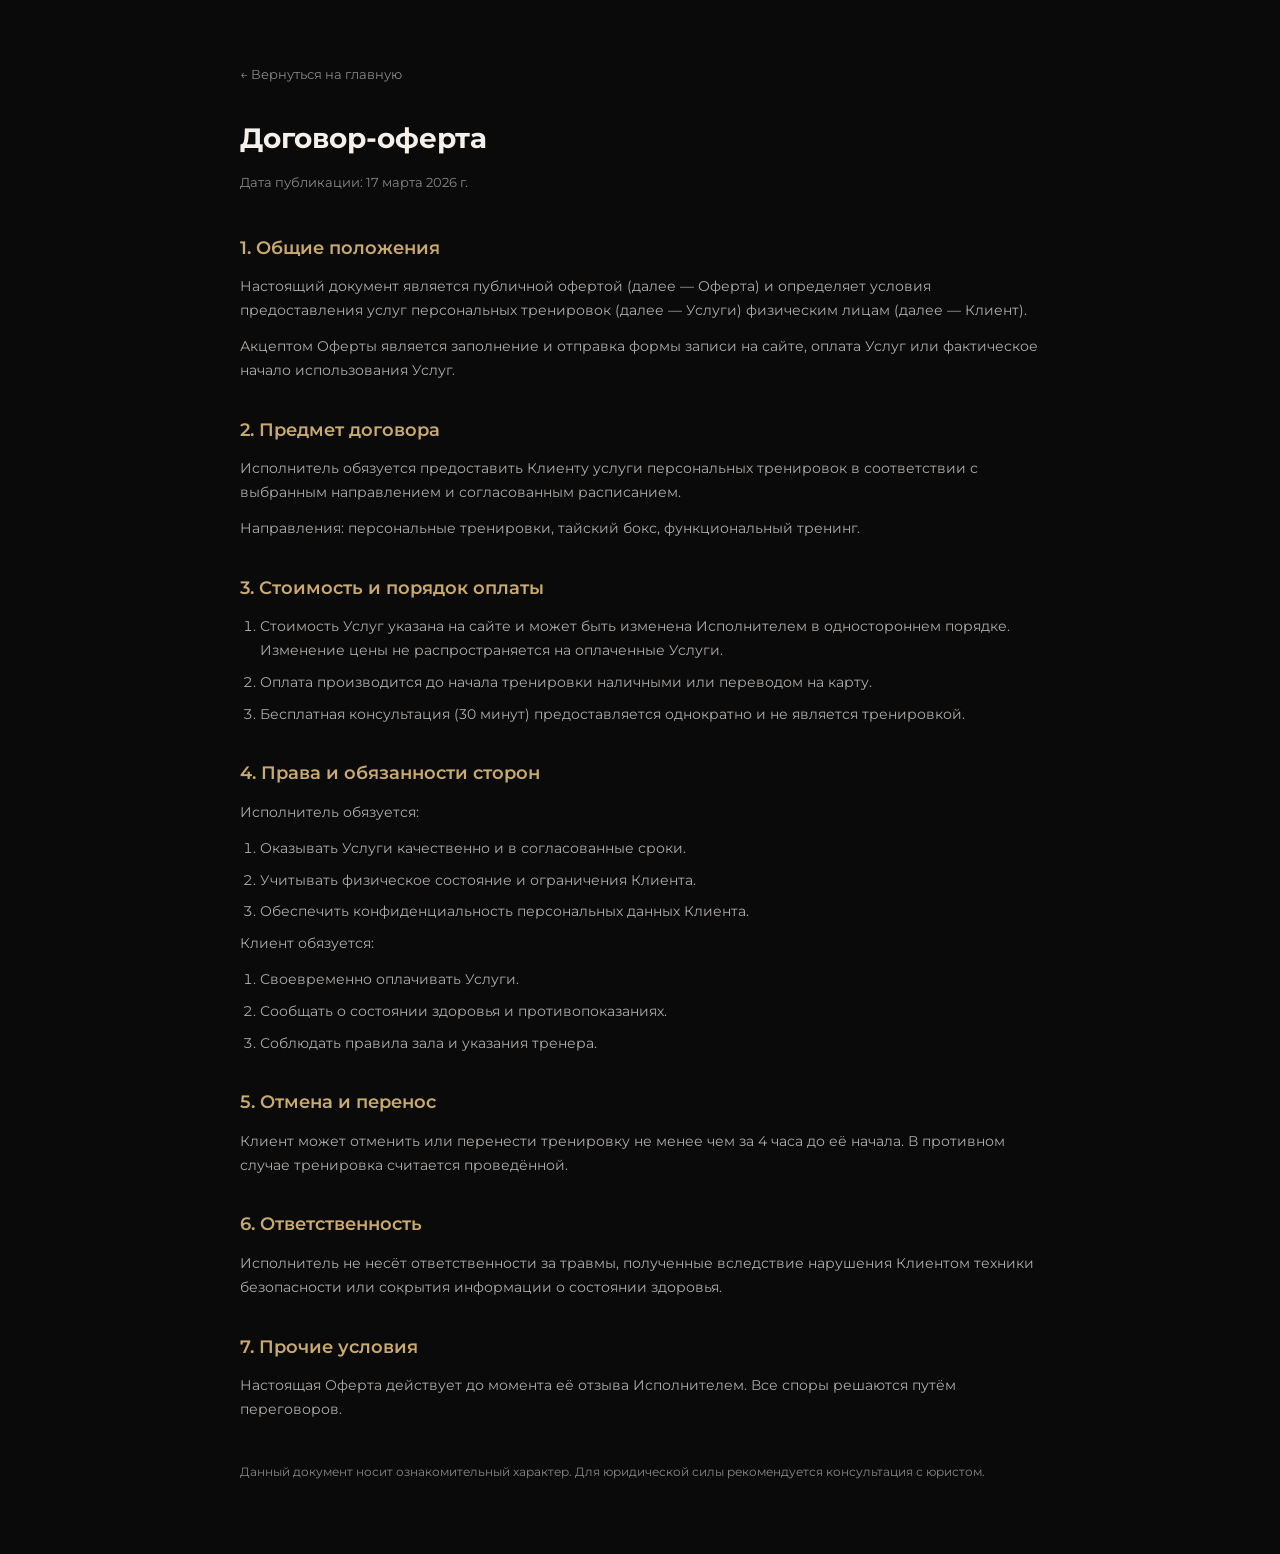
==== pages/offer.html @ c86bffdc "Initial commit: premium fitness trainer landing page One-page sales funnel website with GSAP animati" ====
<!DOCTYPE html>
<html lang="ru">
<head>
  <meta charset="UTF-8">
  <meta name="viewport" content="width=device-width, initial-scale=1.0">
  <title>Договор-оферта | TRAINER</title>
  <link rel="icon" type="image/svg+xml" href="../assets/favicon.svg">
  <link href="https://fonts.googleapis.com/css2?family=Montserrat:wght@300;400;500;600;700&display=swap" rel="stylesheet">
  <style>
    *, *::before, *::after { margin: 0; padding: 0; box-sizing: border-box; }
    body {
      font-family: 'Montserrat', sans-serif;
      background: #0a0a0a;
      color: #f5f0eb;
      line-height: 1.7;
      padding: 60px 20px;
    }
    .container {
      max-width: 800px;
      margin: 0 auto;
    }
    h1 {
      font-size: 28px;
      font-weight: 700;
      margin-bottom: 8px;
    }
    .date {
      font-size: 13px;
      color: #888;
      margin-bottom: 40px;
    }
    h2 {
      font-size: 18px;
      font-weight: 600;
      margin-top: 32px;
      margin-bottom: 12px;
      color: #C8A96E;
    }
    p, li {
      font-size: 14px;
      color: rgba(245, 240, 235, 0.7);
      margin-bottom: 12px;
    }
    ol { padding-left: 20px; }
    ol li { margin-bottom: 8px; }
    a {
      color: #C8A96E;
      text-decoration: underline;
      text-underline-offset: 2px;
    }
    .back {
      display: inline-block;
      margin-bottom: 30px;
      font-size: 13px;
      color: #888;
      text-decoration: none;
    }
    .back:hover { color: #C8A96E; }
  </style>
</head>
<body>
  <div class="container">
    <a href="../index.html" class="back">&larr; Вернуться на главную</a>
    <h1>Договор-оферта</h1>
    <p class="date">Дата публикации: 17 марта 2026 г.</p>

    <h2>1. Общие положения</h2>
    <p>Настоящий документ является публичной офертой (далее — Оферта) и определяет условия предоставления услуг персональных тренировок (далее — Услуги) физическим лицам (далее — Клиент).</p>
    <p>Акцептом Оферты является заполнение и отправка формы записи на сайте, оплата Услуг или фактическое начало использования Услуг.</p>

    <h2>2. Предмет договора</h2>
    <p>Исполнитель обязуется предоставить Клиенту услуги персональных тренировок в соответствии с выбранным направлением и согласованным расписанием.</p>
    <p>Направления: персональные тренировки, тайский бокс, функциональный тренинг.</p>

    <h2>3. Стоимость и порядок оплаты</h2>
    <ol>
      <li>Стоимость Услуг указана на сайте и может быть изменена Исполнителем в одностороннем порядке. Изменение цены не распространяется на оплаченные Услуги.</li>
      <li>Оплата производится до начала тренировки наличными или переводом на карту.</li>
      <li>Бесплатная консультация (30 минут) предоставляется однократно и не является тренировкой.</li>
    </ol>

    <h2>4. Права и обязанности сторон</h2>
    <p>Исполнитель обязуется:</p>
    <ol>
      <li>Оказывать Услуги качественно и в согласованные сроки.</li>
      <li>Учитывать физическое состояние и ограничения Клиента.</li>
      <li>Обеспечить конфиденциальность персональных данных Клиента.</li>
    </ol>
    <p>Клиент обязуется:</p>
    <ol>
      <li>Своевременно оплачивать Услуги.</li>
      <li>Сообщать о состоянии здоровья и противопоказаниях.</li>
      <li>Соблюдать правила зала и указания тренера.</li>
    </ol>

    <h2>5. Отмена и перенос</h2>
    <p>Клиент может отменить или перенести тренировку не менее чем за 4 часа до её начала. В противном случае тренировка считается проведённой.</p>

    <h2>6. Ответственность</h2>
    <p>Исполнитель не несёт ответственности за травмы, полученные вследствие нарушения Клиентом техники безопасности или сокрытия информации о состоянии здоровья.</p>

    <h2>7. Прочие условия</h2>
    <p>Настоящая Оферта действует до момента её отзыва Исполнителем. Все споры решаются путём переговоров.</p>

    <p style="margin-top: 40px; color: #888; font-size: 12px;">Данный документ носит ознакомительный характер. Для юридической силы рекомендуется консультация с юристом.</p>
  </div>
</body>
</html>
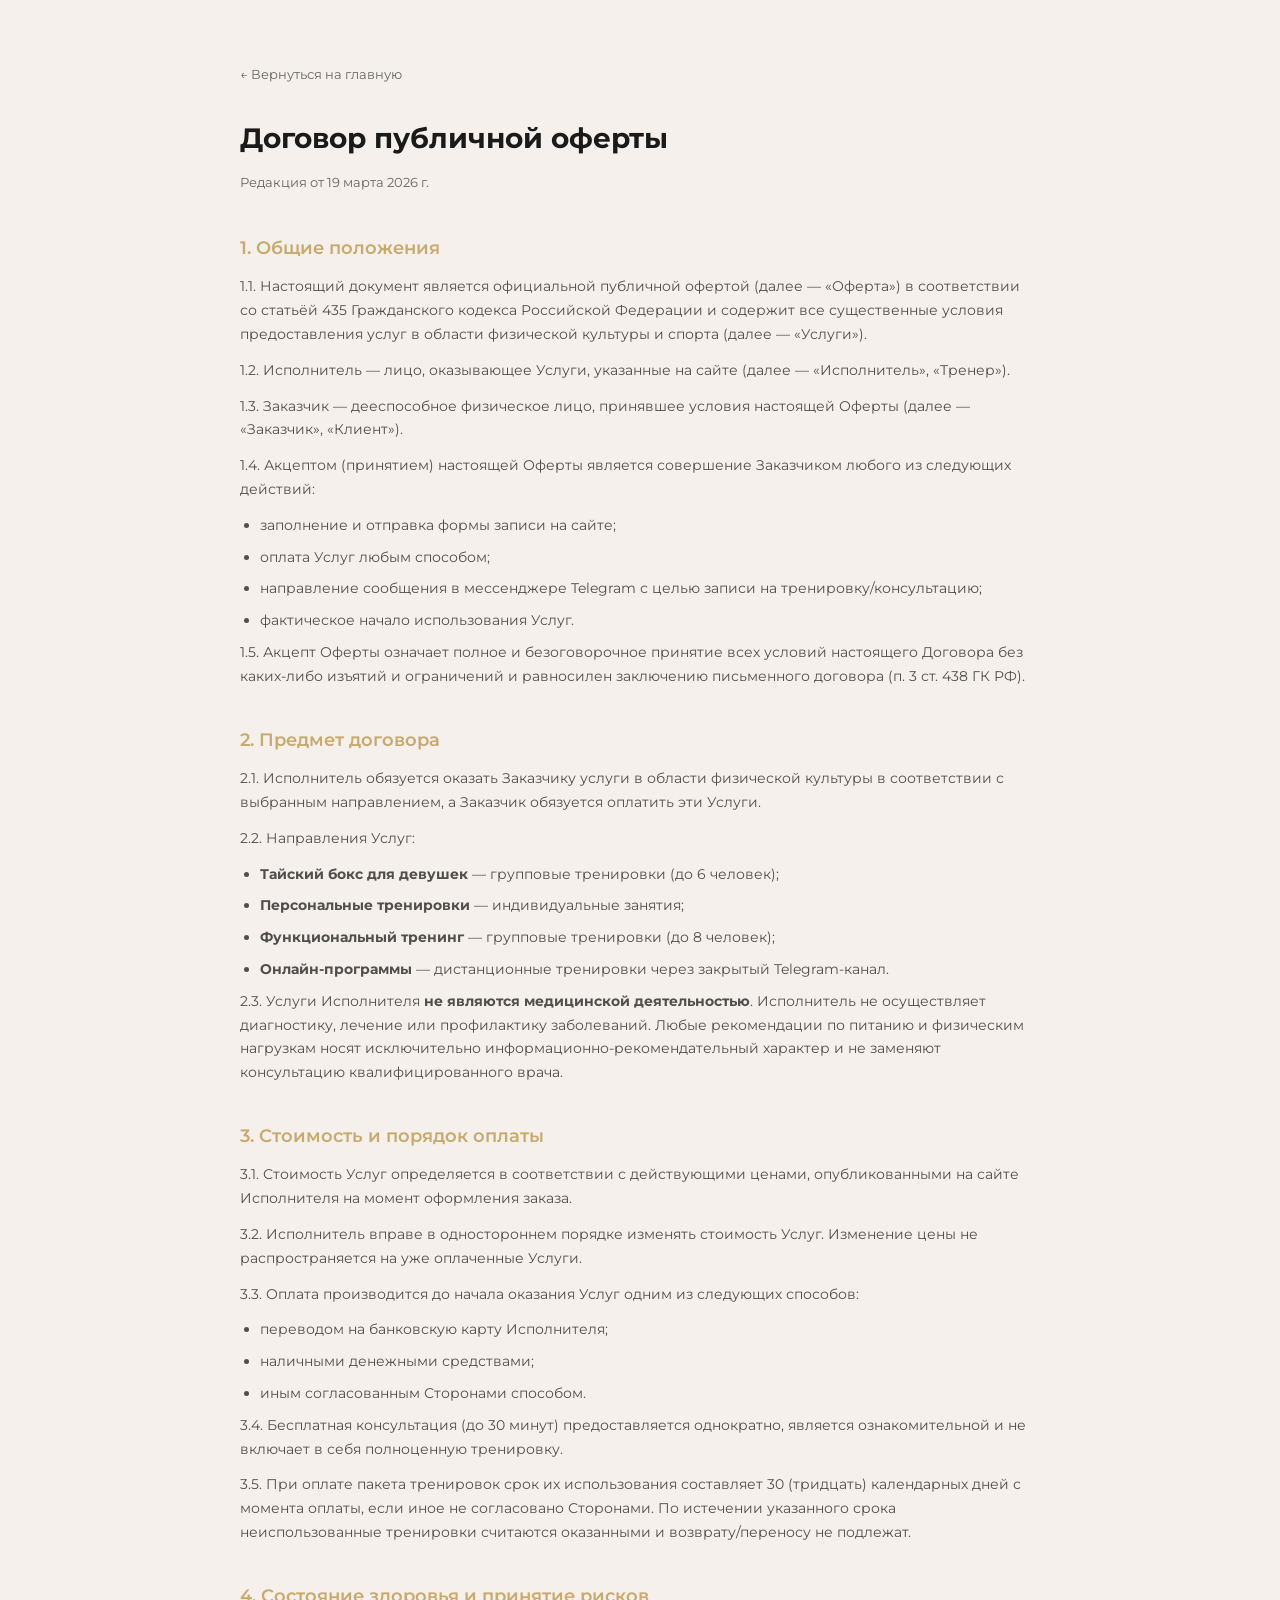
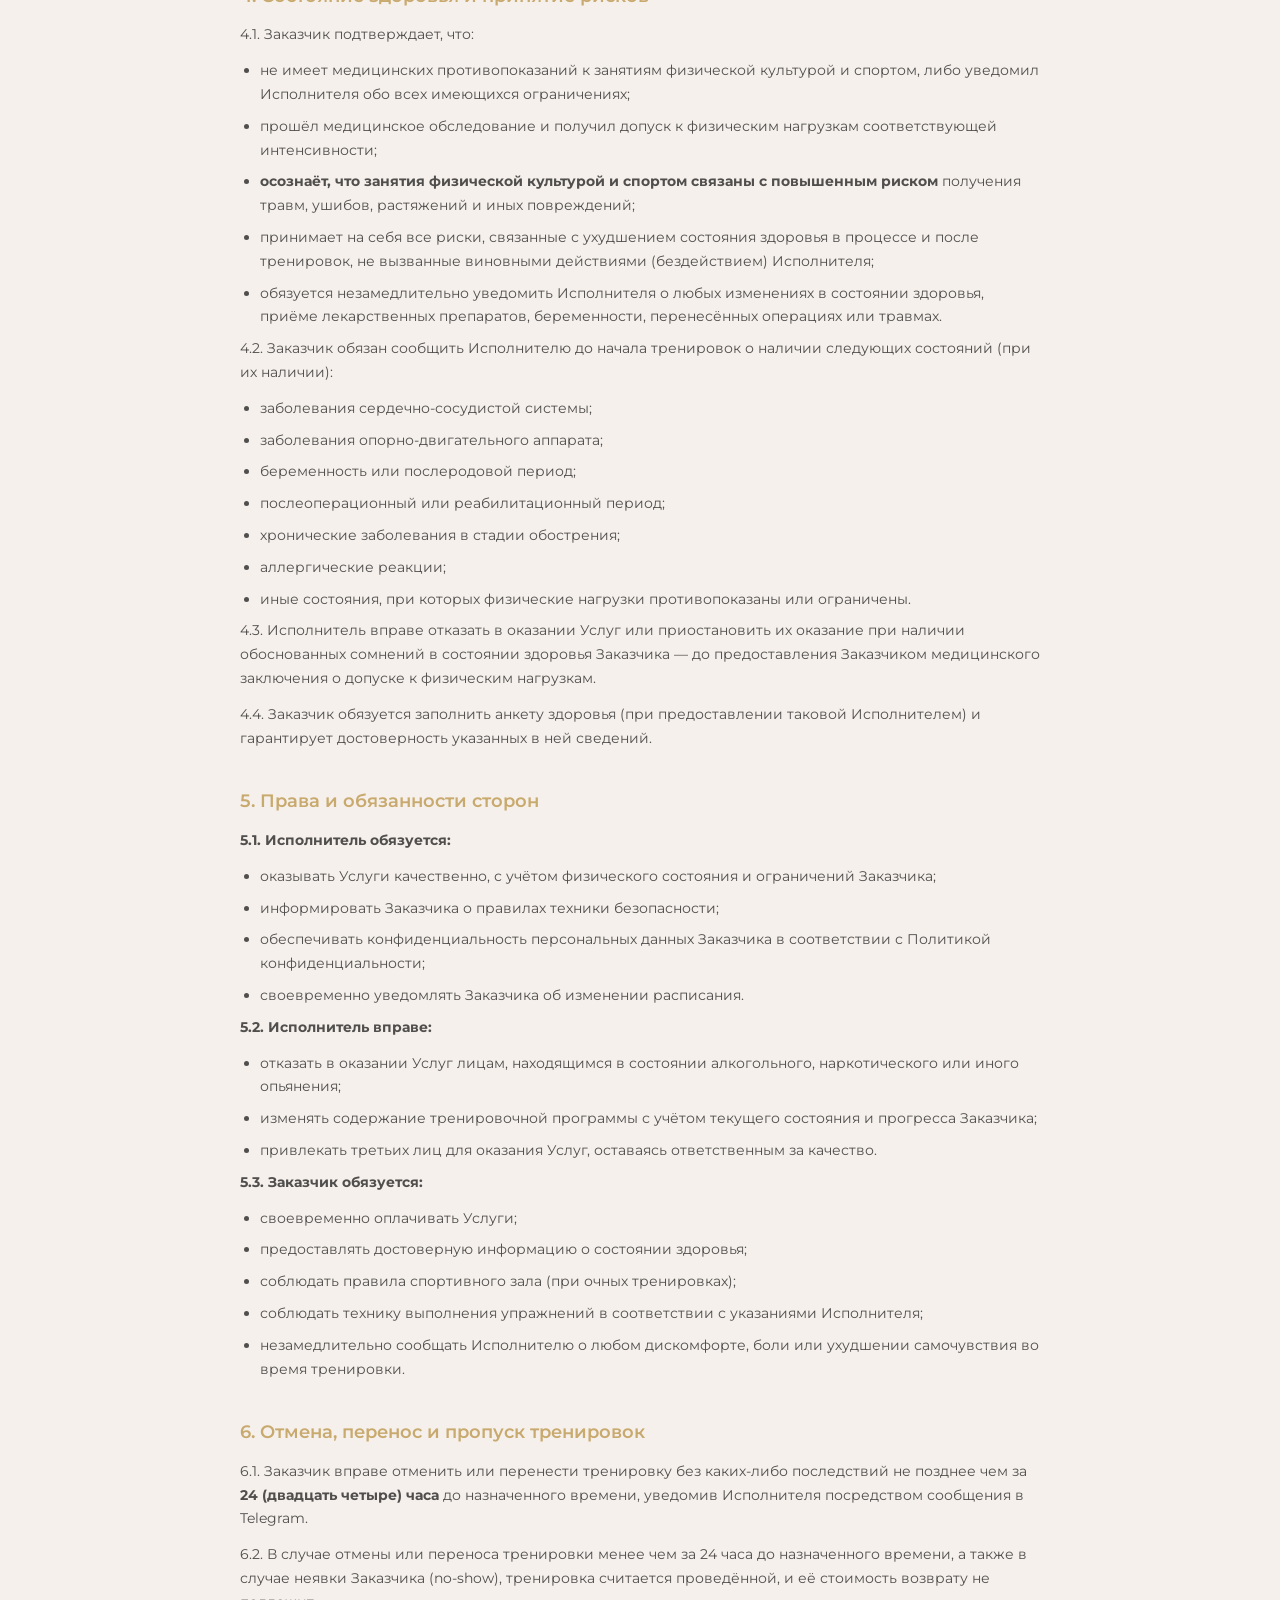
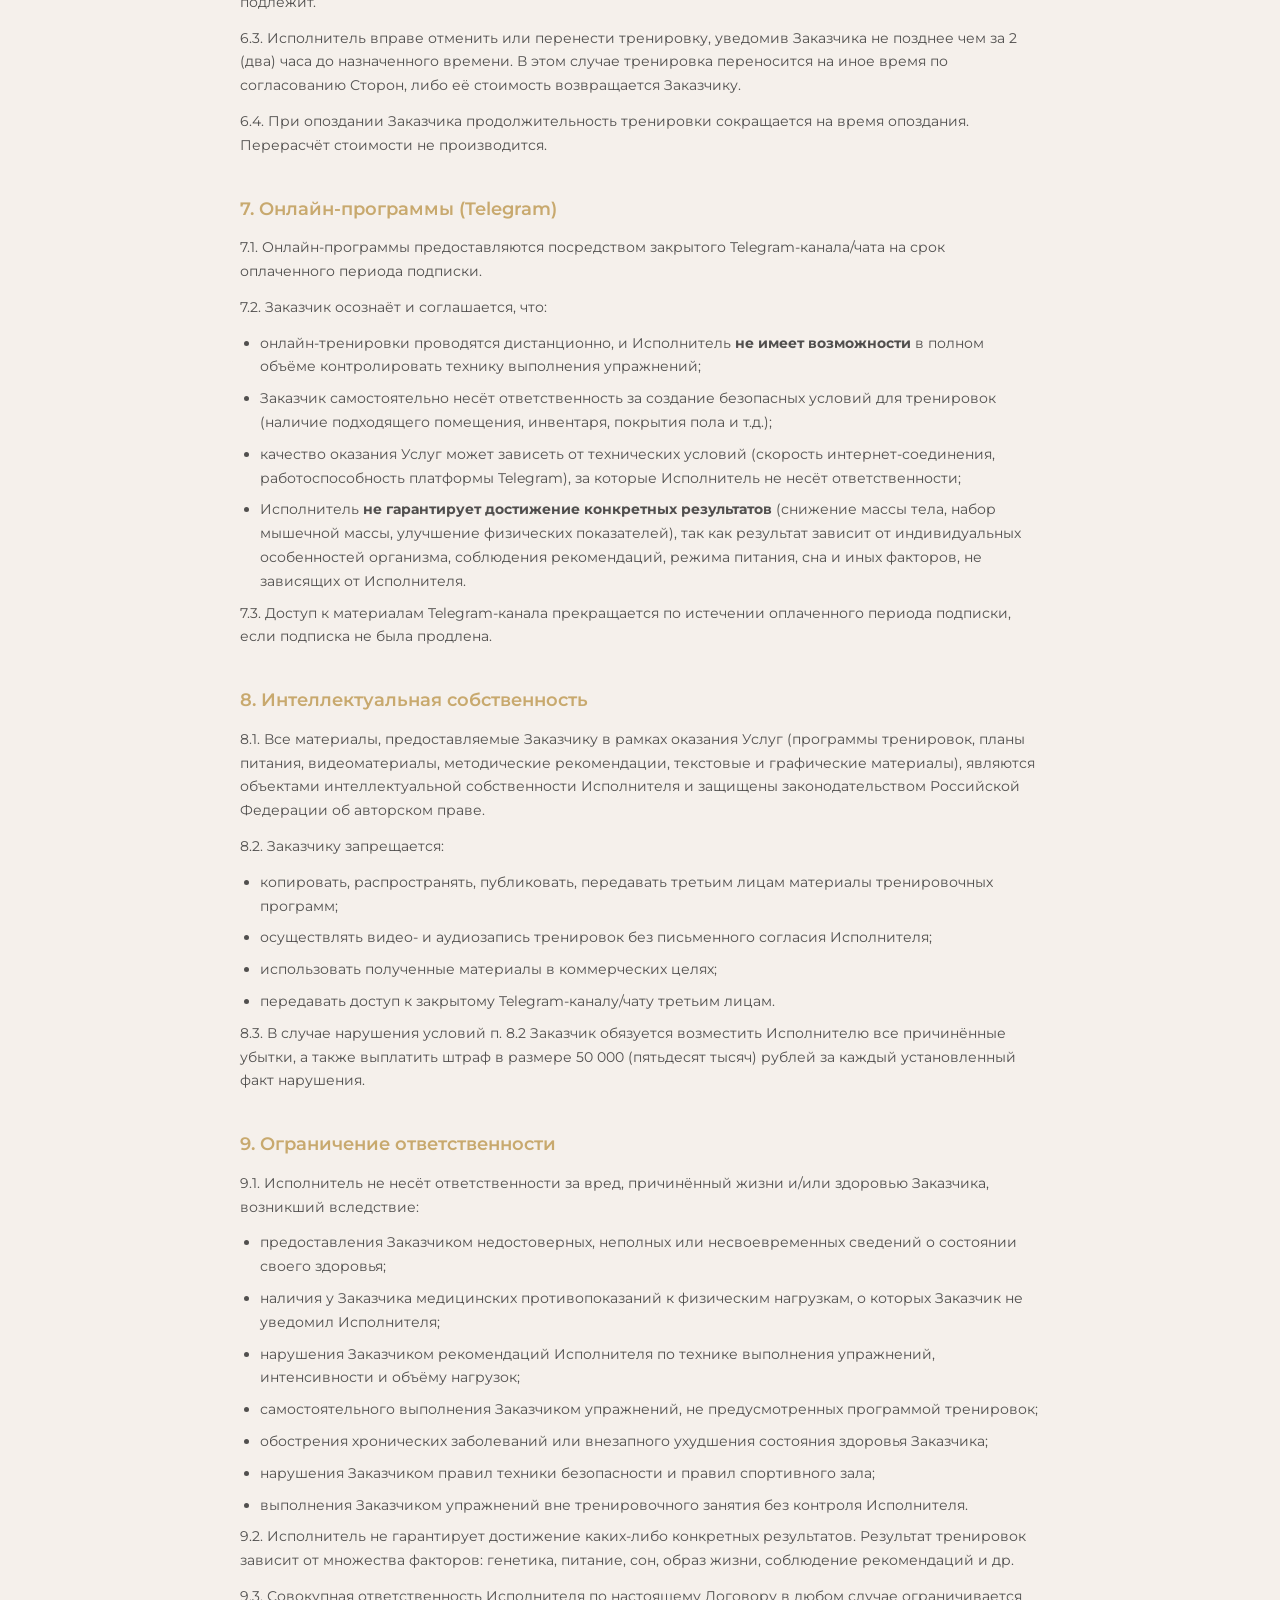
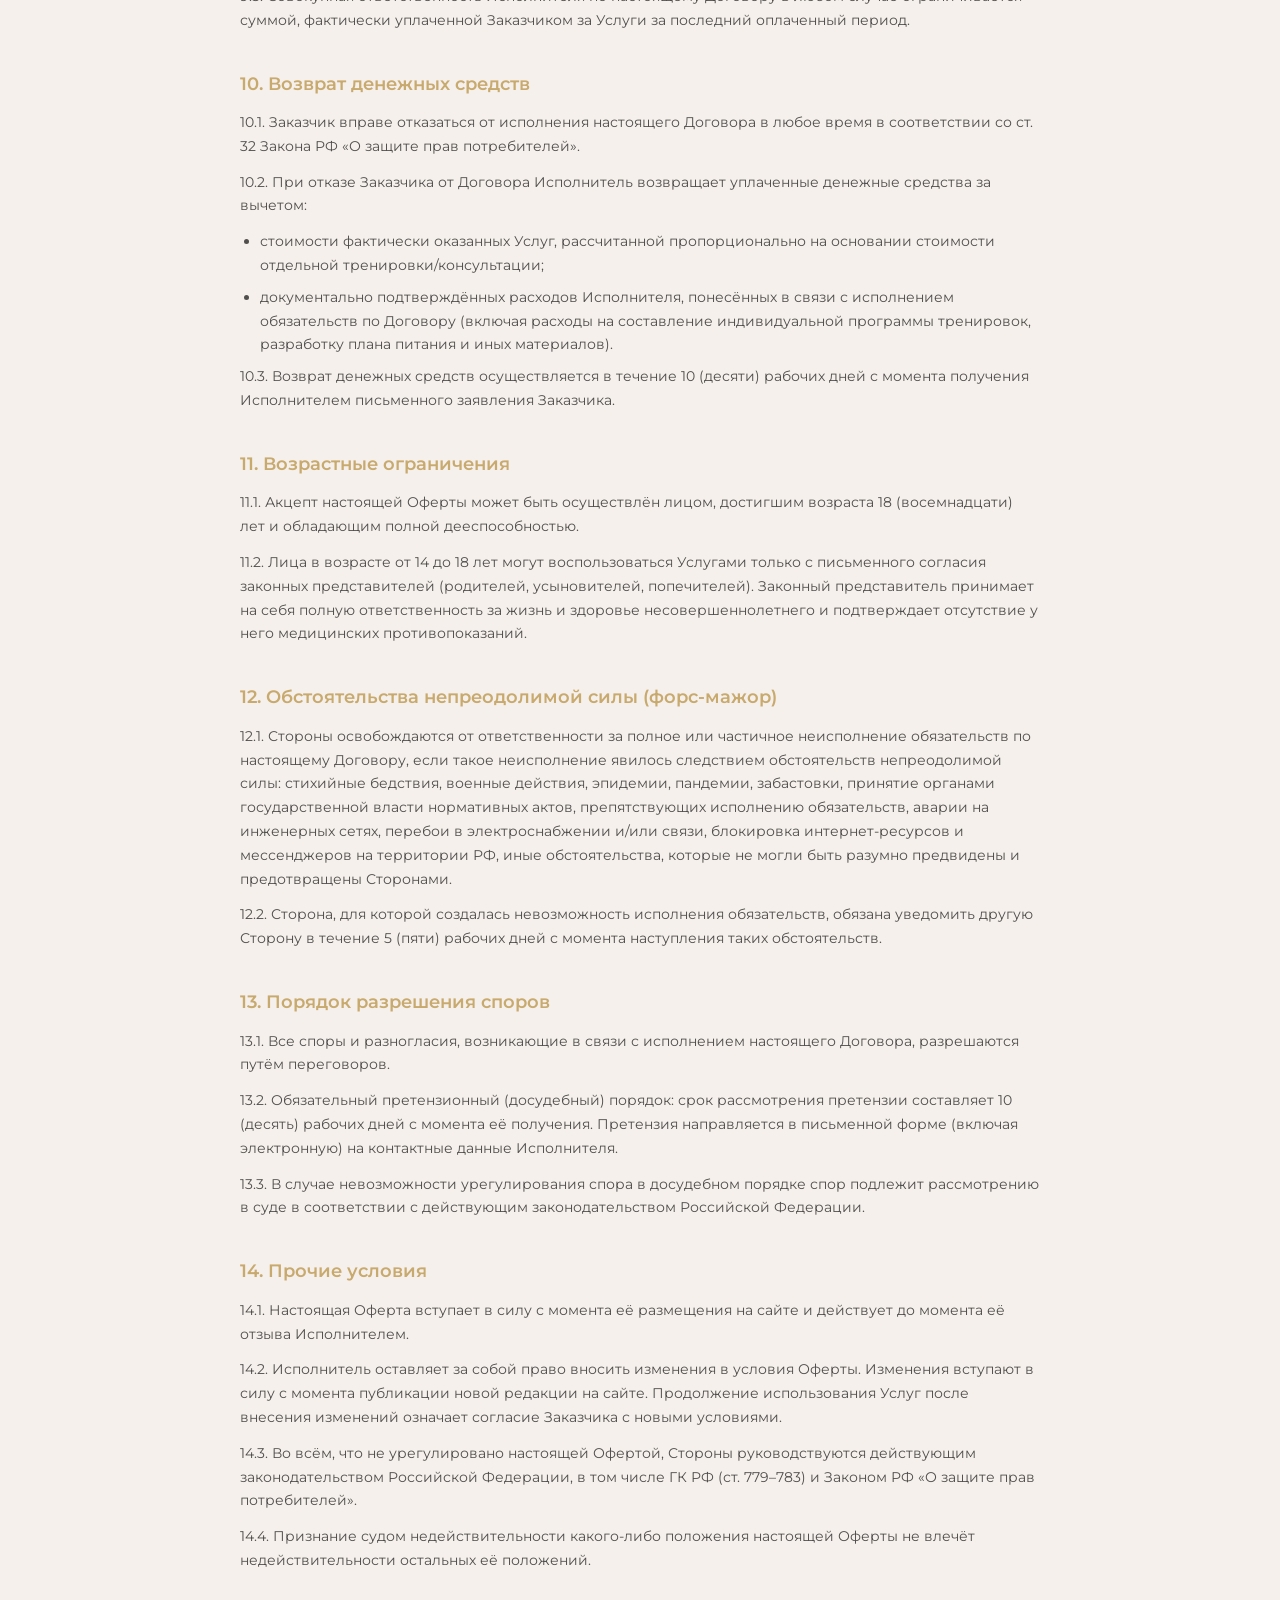
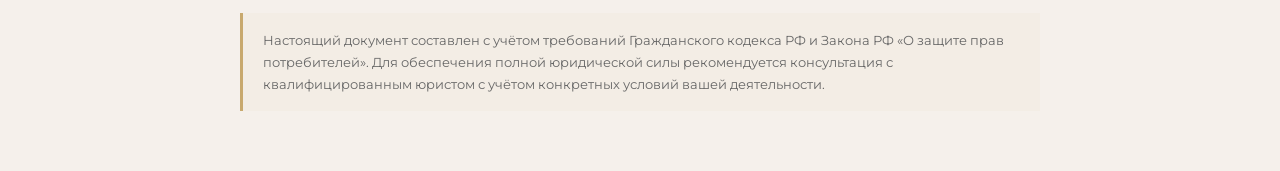
==== commit 378f05ee: "Add real contact data, legal docs, and UI fixes - Fill in real contacts: phone, email, Telegram in f" ====
--- a/pages/offer.html
+++ b/pages/offer.html
@@ -32,17 +32,17 @@
     h2 {
       font-size: 18px;
       font-weight: 600;
-      margin-top: 32px;
+      margin-top: 36px;
       margin-bottom: 12px;
       color: #C8A96E;
     }
     p, li {
       font-size: 14px;
-      color: rgba(245, 240, 235, 0.7);
+      color: rgba(245, 240, 235, 0.75);
       margin-bottom: 12px;
     }
-    ol { padding-left: 20px; }
-    ol li { margin-bottom: 8px; }
+    ol, ul { padding-left: 20px; }
+    ol li, ul li { margin-bottom: 8px; }
     a {
       color: #C8A96E;
       text-decoration: underline;
@@ -56,53 +56,182 @@
       text-decoration: none;
     }
     .back:hover { color: #C8A96E; }
+    .note {
+      margin-top: 40px;
+      padding: 16px 20px;
+      border-left: 3px solid #C8A96E;
+      background: rgba(200, 169, 110, 0.05);
+      font-size: 13px;
+      color: #888;
+    }
+    @media (prefers-color-scheme: light) {
+      body { background: #f5f0eb; color: #1a1a1a; }
+      p, li { color: rgba(26, 26, 26, 0.75); }
+      .date, .note { color: #666; }
+      .back { color: #666; }
+    }
   </style>
 </head>
 <body>
   <div class="container">
     <a href="../index.html" class="back">&larr; Вернуться на главную</a>
-    <h1>Договор-оферта</h1>
-    <p class="date">Дата публикации: 17 марта 2026 г.</p>
+    <h1>Договор публичной оферты</h1>
+    <p class="date">Редакция от 19 марта 2026 г.</p>
 
     <h2>1. Общие положения</h2>
-    <p>Настоящий документ является публичной офертой (далее — Оферта) и определяет условия предоставления услуг персональных тренировок (далее — Услуги) физическим лицам (далее — Клиент).</p>
-    <p>Акцептом Оферты является заполнение и отправка формы записи на сайте, оплата Услуг или фактическое начало использования Услуг.</p>
+    <p>1.1. Настоящий документ является официальной публичной офертой (далее &mdash; &laquo;Оферта&raquo;) в соответствии со статьёй 435 Гражданского кодекса Российской Федерации и содержит все существенные условия предоставления услуг в области физической культуры и спорта (далее &mdash; &laquo;Услуги&raquo;).</p>
+    <p>1.2. Исполнитель &mdash; лицо, оказывающее Услуги, указанные на сайте (далее &mdash; &laquo;Исполнитель&raquo;, &laquo;Тренер&raquo;).</p>
+    <p>1.3. Заказчик &mdash; дееспособное физическое лицо, принявшее условия настоящей Оферты (далее &mdash; &laquo;Заказчик&raquo;, &laquo;Клиент&raquo;).</p>
+    <p>1.4. Акцептом (принятием) настоящей Оферты является совершение Заказчиком любого из следующих действий:</p>
+    <ul>
+      <li>заполнение и отправка формы записи на сайте;</li>
+      <li>оплата Услуг любым способом;</li>
+      <li>направление сообщения в мессенджере Telegram с целью записи на тренировку/консультацию;</li>
+      <li>фактическое начало использования Услуг.</li>
+    </ul>
+    <p>1.5. Акцепт Оферты означает полное и безоговорочное принятие всех условий настоящего Договора без каких-либо изъятий и ограничений и равносилен заключению письменного договора (п. 3 ст. 438 ГК РФ).</p>
 
     <h2>2. Предмет договора</h2>
-    <p>Исполнитель обязуется предоставить Клиенту услуги персональных тренировок в соответствии с выбранным направлением и согласованным расписанием.</p>
-    <p>Направления: персональные тренировки, тайский бокс, функциональный тренинг.</p>
+    <p>2.1. Исполнитель обязуется оказать Заказчику услуги в области физической культуры в соответствии с выбранным направлением, а Заказчик обязуется оплатить эти Услуги.</p>
+    <p>2.2. Направления Услуг:</p>
+    <ul>
+      <li><strong>Тайский бокс для девушек</strong> &mdash; групповые тренировки (до 6 человек);</li>
+      <li><strong>Персональные тренировки</strong> &mdash; индивидуальные занятия;</li>
+      <li><strong>Функциональный тренинг</strong> &mdash; групповые тренировки (до 8 человек);</li>
+      <li><strong>Онлайн-программы</strong> &mdash; дистанционные тренировки через закрытый Telegram-канал.</li>
+    </ul>
+    <p>2.3. Услуги Исполнителя <strong>не являются медицинской деятельностью</strong>. Исполнитель не осуществляет диагностику, лечение или профилактику заболеваний. Любые рекомендации по питанию и физическим нагрузкам носят исключительно информационно-рекомендательный характер и не заменяют консультацию квалифицированного врача.</p>
 
     <h2>3. Стоимость и порядок оплаты</h2>
-    <ol>
-      <li>Стоимость Услуг указана на сайте и может быть изменена Исполнителем в одностороннем порядке. Изменение цены не распространяется на оплаченные Услуги.</li>
-      <li>Оплата производится до начала тренировки наличными или переводом на карту.</li>
-      <li>Бесплатная консультация (30 минут) предоставляется однократно и не является тренировкой.</li>
-    </ol>
-
-    <h2>4. Права и обязанности сторон</h2>
-    <p>Исполнитель обязуется:</p>
-    <ol>
-      <li>Оказывать Услуги качественно и в согласованные сроки.</li>
-      <li>Учитывать физическое состояние и ограничения Клиента.</li>
-      <li>Обеспечить конфиденциальность персональных данных Клиента.</li>
-    </ol>
-    <p>Клиент обязуется:</p>
-    <ol>
-      <li>Своевременно оплачивать Услуги.</li>
-      <li>Сообщать о состоянии здоровья и противопоказаниях.</li>
-      <li>Соблюдать правила зала и указания тренера.</li>
-    </ol>
-
-    <h2>5. Отмена и перенос</h2>
-    <p>Клиент может отменить или перенести тренировку не менее чем за 4 часа до её начала. В противном случае тренировка считается проведённой.</p>
-
-    <h2>6. Ответственность</h2>
-    <p>Исполнитель не несёт ответственности за травмы, полученные вследствие нарушения Клиентом техники безопасности или сокрытия информации о состоянии здоровья.</p>
-
-    <h2>7. Прочие условия</h2>
-    <p>Настоящая Оферта действует до момента её отзыва Исполнителем. Все споры решаются путём переговоров.</p>
-
-    <p style="margin-top: 40px; color: #888; font-size: 12px;">Данный документ носит ознакомительный характер. Для юридической силы рекомендуется консультация с юристом.</p>
+    <p>3.1. Стоимость Услуг определяется в соответствии с действующими ценами, опубликованными на сайте Исполнителя на момент оформления заказа.</p>
+    <p>3.2. Исполнитель вправе в одностороннем порядке изменять стоимость Услуг. Изменение цены не распространяется на уже оплаченные Услуги.</p>
+    <p>3.3. Оплата производится до начала оказания Услуг одним из следующих способов:</p>
+    <ul>
+      <li>переводом на банковскую карту Исполнителя;</li>
+      <li>наличными денежными средствами;</li>
+      <li>иным согласованным Сторонами способом.</li>
+    </ul>
+    <p>3.4. Бесплатная консультация (до 30 минут) предоставляется однократно, является ознакомительной и не включает в себя полноценную тренировку.</p>
+    <p>3.5. При оплате пакета тренировок срок их использования составляет 30 (тридцать) календарных дней с момента оплаты, если иное не согласовано Сторонами. По истечении указанного срока неиспользованные тренировки считаются оказанными и возврату/переносу не подлежат.</p>
+
+    <h2>4. Состояние здоровья и принятие рисков</h2>
+    <p>4.1. Заказчик подтверждает, что:</p>
+    <ul>
+      <li>не имеет медицинских противопоказаний к занятиям физической культурой и спортом, либо уведомил Исполнителя обо всех имеющихся ограничениях;</li>
+      <li>прошёл медицинское обследование и получил допуск к физическим нагрузкам соответствующей интенсивности;</li>
+      <li><strong>осознаёт, что занятия физической культурой и спортом связаны с повышенным риском</strong> получения травм, ушибов, растяжений и иных повреждений;</li>
+      <li>принимает на себя все риски, связанные с ухудшением состояния здоровья в процессе и после тренировок, не вызванные виновными действиями (бездействием) Исполнителя;</li>
+      <li>обязуется незамедлительно уведомить Исполнителя о любых изменениях в состоянии здоровья, приёме лекарственных препаратов, беременности, перенесённых операциях или травмах.</li>
+    </ul>
+    <p>4.2. Заказчик обязан сообщить Исполнителю до начала тренировок о наличии следующих состояний (при их наличии):</p>
+    <ul>
+      <li>заболевания сердечно-сосудистой системы;</li>
+      <li>заболевания опорно-двигательного аппарата;</li>
+      <li>беременность или послеродовой период;</li>
+      <li>послеоперационный или реабилитационный период;</li>
+      <li>хронические заболевания в стадии обострения;</li>
+      <li>аллергические реакции;</li>
+      <li>иные состояния, при которых физические нагрузки противопоказаны или ограничены.</li>
+    </ul>
+    <p>4.3. Исполнитель вправе отказать в оказании Услуг или приостановить их оказание при наличии обоснованных сомнений в состоянии здоровья Заказчика &mdash; до предоставления Заказчиком медицинского заключения о допуске к физическим нагрузкам.</p>
+    <p>4.4. Заказчик обязуется заполнить анкету здоровья (при предоставлении таковой Исполнителем) и гарантирует достоверность указанных в ней сведений.</p>
+
+    <h2>5. Права и обязанности сторон</h2>
+    <p><strong>5.1. Исполнитель обязуется:</strong></p>
+    <ul>
+      <li>оказывать Услуги качественно, с учётом физического состояния и ограничений Заказчика;</li>
+      <li>информировать Заказчика о правилах техники безопасности;</li>
+      <li>обеспечивать конфиденциальность персональных данных Заказчика в соответствии с Политикой конфиденциальности;</li>
+      <li>своевременно уведомлять Заказчика об изменении расписания.</li>
+    </ul>
+    <p><strong>5.2. Исполнитель вправе:</strong></p>
+    <ul>
+      <li>отказать в оказании Услуг лицам, находящимся в состоянии алкогольного, наркотического или иного опьянения;</li>
+      <li>изменять содержание тренировочной программы с учётом текущего состояния и прогресса Заказчика;</li>
+      <li>привлекать третьих лиц для оказания Услуг, оставаясь ответственным за качество.</li>
+    </ul>
+    <p><strong>5.3. Заказчик обязуется:</strong></p>
+    <ul>
+      <li>своевременно оплачивать Услуги;</li>
+      <li>предоставлять достоверную информацию о состоянии здоровья;</li>
+      <li>соблюдать правила спортивного зала (при очных тренировках);</li>
+      <li>соблюдать технику выполнения упражнений в соответствии с указаниями Исполнителя;</li>
+      <li>незамедлительно сообщать Исполнителю о любом дискомфорте, боли или ухудшении самочувствия во время тренировки.</li>
+    </ul>
+
+    <h2>6. Отмена, перенос и пропуск тренировок</h2>
+    <p>6.1. Заказчик вправе отменить или перенести тренировку без каких-либо последствий не позднее чем за <strong>24 (двадцать четыре) часа</strong> до назначенного времени, уведомив Исполнителя посредством сообщения в Telegram.</p>
+    <p>6.2. В случае отмены или переноса тренировки менее чем за 24 часа до назначенного времени, а также в случае неявки Заказчика (no-show), тренировка считается проведённой, и её стоимость возврату не подлежит.</p>
+    <p>6.3. Исполнитель вправе отменить или перенести тренировку, уведомив Заказчика не позднее чем за 2 (два) часа до назначенного времени. В этом случае тренировка переносится на иное время по согласованию Сторон, либо её стоимость возвращается Заказчику.</p>
+    <p>6.4. При опоздании Заказчика продолжительность тренировки сокращается на время опоздания. Перерасчёт стоимости не производится.</p>
+
+    <h2>7. Онлайн-программы (Telegram)</h2>
+    <p>7.1. Онлайн-программы предоставляются посредством закрытого Telegram-канала/чата на срок оплаченного периода подписки.</p>
+    <p>7.2. Заказчик осознаёт и соглашается, что:</p>
+    <ul>
+      <li>онлайн-тренировки проводятся дистанционно, и Исполнитель <strong>не имеет возможности</strong> в полном объёме контролировать технику выполнения упражнений;</li>
+      <li>Заказчик самостоятельно несёт ответственность за создание безопасных условий для тренировок (наличие подходящего помещения, инвентаря, покрытия пола и т.д.);</li>
+      <li>качество оказания Услуг может зависеть от технических условий (скорость интернет-соединения, работоспособность платформы Telegram), за которые Исполнитель не несёт ответственности;</li>
+      <li>Исполнитель <strong>не гарантирует достижение конкретных результатов</strong> (снижение массы тела, набор мышечной массы, улучшение физических показателей), так как результат зависит от индивидуальных особенностей организма, соблюдения рекомендаций, режима питания, сна и иных факторов, не зависящих от Исполнителя.</li>
+    </ul>
+    <p>7.3. Доступ к материалам Telegram-канала прекращается по истечении оплаченного периода подписки, если подписка не была продлена.</p>
+
+    <h2>8. Интеллектуальная собственность</h2>
+    <p>8.1. Все материалы, предоставляемые Заказчику в рамках оказания Услуг (программы тренировок, планы питания, видеоматериалы, методические рекомендации, текстовые и графические материалы), являются объектами интеллектуальной собственности Исполнителя и защищены законодательством Российской Федерации об авторском праве.</p>
+    <p>8.2. Заказчику запрещается:</p>
+    <ul>
+      <li>копировать, распространять, публиковать, передавать третьим лицам материалы тренировочных программ;</li>
+      <li>осуществлять видео- и аудиозапись тренировок без письменного согласия Исполнителя;</li>
+      <li>использовать полученные материалы в коммерческих целях;</li>
+      <li>передавать доступ к закрытому Telegram-каналу/чату третьим лицам.</li>
+    </ul>
+    <p>8.3. В случае нарушения условий п. 8.2 Заказчик обязуется возместить Исполнителю все причинённые убытки, а также выплатить штраф в размере 50 000 (пятьдесят тысяч) рублей за каждый установленный факт нарушения.</p>
+
+    <h2>9. Ограничение ответственности</h2>
+    <p>9.1. Исполнитель не несёт ответственности за вред, причинённый жизни и/или здоровью Заказчика, возникший вследствие:</p>
+    <ul>
+      <li>предоставления Заказчиком недостоверных, неполных или несвоевременных сведений о состоянии своего здоровья;</li>
+      <li>наличия у Заказчика медицинских противопоказаний к физическим нагрузкам, о которых Заказчик не уведомил Исполнителя;</li>
+      <li>нарушения Заказчиком рекомендаций Исполнителя по технике выполнения упражнений, интенсивности и объёму нагрузок;</li>
+      <li>самостоятельного выполнения Заказчиком упражнений, не предусмотренных программой тренировок;</li>
+      <li>обострения хронических заболеваний или внезапного ухудшения состояния здоровья Заказчика;</li>
+      <li>нарушения Заказчиком правил техники безопасности и правил спортивного зала;</li>
+      <li>выполнения Заказчиком упражнений вне тренировочного занятия без контроля Исполнителя.</li>
+    </ul>
+    <p>9.2. Исполнитель не гарантирует достижение каких-либо конкретных результатов. Результат тренировок зависит от множества факторов: генетика, питание, сон, образ жизни, соблюдение рекомендаций и др.</p>
+    <p>9.3. Совокупная ответственность Исполнителя по настоящему Договору в любом случае ограничивается суммой, фактически уплаченной Заказчиком за Услуги за последний оплаченный период.</p>
+
+    <h2>10. Возврат денежных средств</h2>
+    <p>10.1. Заказчик вправе отказаться от исполнения настоящего Договора в любое время в соответствии со ст. 32 Закона РФ &laquo;О защите прав потребителей&raquo;.</p>
+    <p>10.2. При отказе Заказчика от Договора Исполнитель возвращает уплаченные денежные средства за вычетом:</p>
+    <ul>
+      <li>стоимости фактически оказанных Услуг, рассчитанной пропорционально на основании стоимости отдельной тренировки/консультации;</li>
+      <li>документально подтверждённых расходов Исполнителя, понесённых в связи с исполнением обязательств по Договору (включая расходы на составление индивидуальной программы тренировок, разработку плана питания и иных материалов).</li>
+    </ul>
+    <p>10.3. Возврат денежных средств осуществляется в течение 10 (десяти) рабочих дней с момента получения Исполнителем письменного заявления Заказчика.</p>
+
+    <h2>11. Возрастные ограничения</h2>
+    <p>11.1. Акцепт настоящей Оферты может быть осуществлён лицом, достигшим возраста 18 (восемнадцати) лет и обладающим полной дееспособностью.</p>
+    <p>11.2. Лица в возрасте от 14 до 18 лет могут воспользоваться Услугами только с письменного согласия законных представителей (родителей, усыновителей, попечителей). Законный представитель принимает на себя полную ответственность за жизнь и здоровье несовершеннолетнего и подтверждает отсутствие у него медицинских противопоказаний.</p>
+
+    <h2>12. Обстоятельства непреодолимой силы (форс-мажор)</h2>
+    <p>12.1. Стороны освобождаются от ответственности за полное или частичное неисполнение обязательств по настоящему Договору, если такое неисполнение явилось следствием обстоятельств непреодолимой силы: стихийные бедствия, военные действия, эпидемии, пандемии, забастовки, принятие органами государственной власти нормативных актов, препятствующих исполнению обязательств, аварии на инженерных сетях, перебои в электроснабжении и/или связи, блокировка интернет-ресурсов и мессенджеров на территории РФ, иные обстоятельства, которые не могли быть разумно предвидены и предотвращены Сторонами.</p>
+    <p>12.2. Сторона, для которой создалась невозможность исполнения обязательств, обязана уведомить другую Сторону в течение 5 (пяти) рабочих дней с момента наступления таких обстоятельств.</p>
+
+    <h2>13. Порядок разрешения споров</h2>
+    <p>13.1. Все споры и разногласия, возникающие в связи с исполнением настоящего Договора, разрешаются путём переговоров.</p>
+    <p>13.2. Обязательный претензионный (досудебный) порядок: срок рассмотрения претензии составляет 10 (десять) рабочих дней с момента её получения. Претензия направляется в письменной форме (включая электронную) на контактные данные Исполнителя.</p>
+    <p>13.3. В случае невозможности урегулирования спора в досудебном порядке спор подлежит рассмотрению в суде в соответствии с действующим законодательством Российской Федерации.</p>
+
+    <h2>14. Прочие условия</h2>
+    <p>14.1. Настоящая Оферта вступает в силу с момента её размещения на сайте и действует до момента её отзыва Исполнителем.</p>
+    <p>14.2. Исполнитель оставляет за собой право вносить изменения в условия Оферты. Изменения вступают в силу с момента публикации новой редакции на сайте. Продолжение использования Услуг после внесения изменений означает согласие Заказчика с новыми условиями.</p>
+    <p>14.3. Во всём, что не урегулировано настоящей Офертой, Стороны руководствуются действующим законодательством Российской Федерации, в том числе ГК РФ (ст. 779&ndash;783) и Законом РФ &laquo;О защите прав потребителей&raquo;.</p>
+    <p>14.4. Признание судом недействительности какого-либо положения настоящей Оферты не влечёт недействительности остальных её положений.</p>
+
+    <div class="note">
+      Настоящий документ составлен с учётом требований Гражданского кодекса РФ и Закона РФ &laquo;О защите прав потребителей&raquo;. Для обеспечения полной юридической силы рекомендуется консультация с квалифицированным юристом с учётом конкретных условий вашей деятельности.
+    </div>
   </div>
 </body>
 </html>
